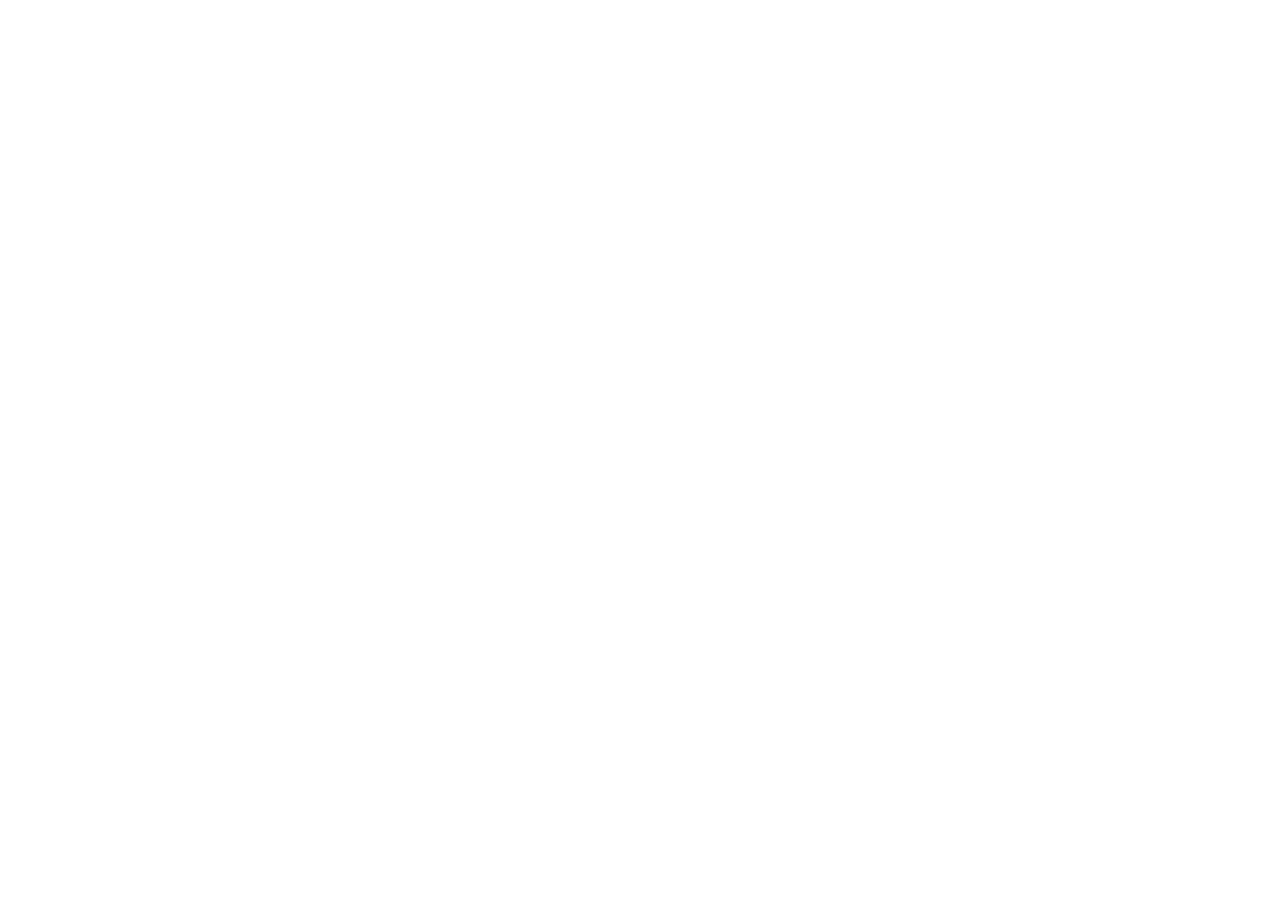
==== personal-2/index.html @ f9215597 "Favicons done" ====
<!DOCTYPE html>
<html lang="en">
<head>
    <meta charset="UTF-8">
    <title>Arshdeep Singh</title>
    <link rel="stylesheet" href="css/styles.css">
    <link rel="icon" href="favicon.ico">
</head>
<body>
    
</body>
</html>
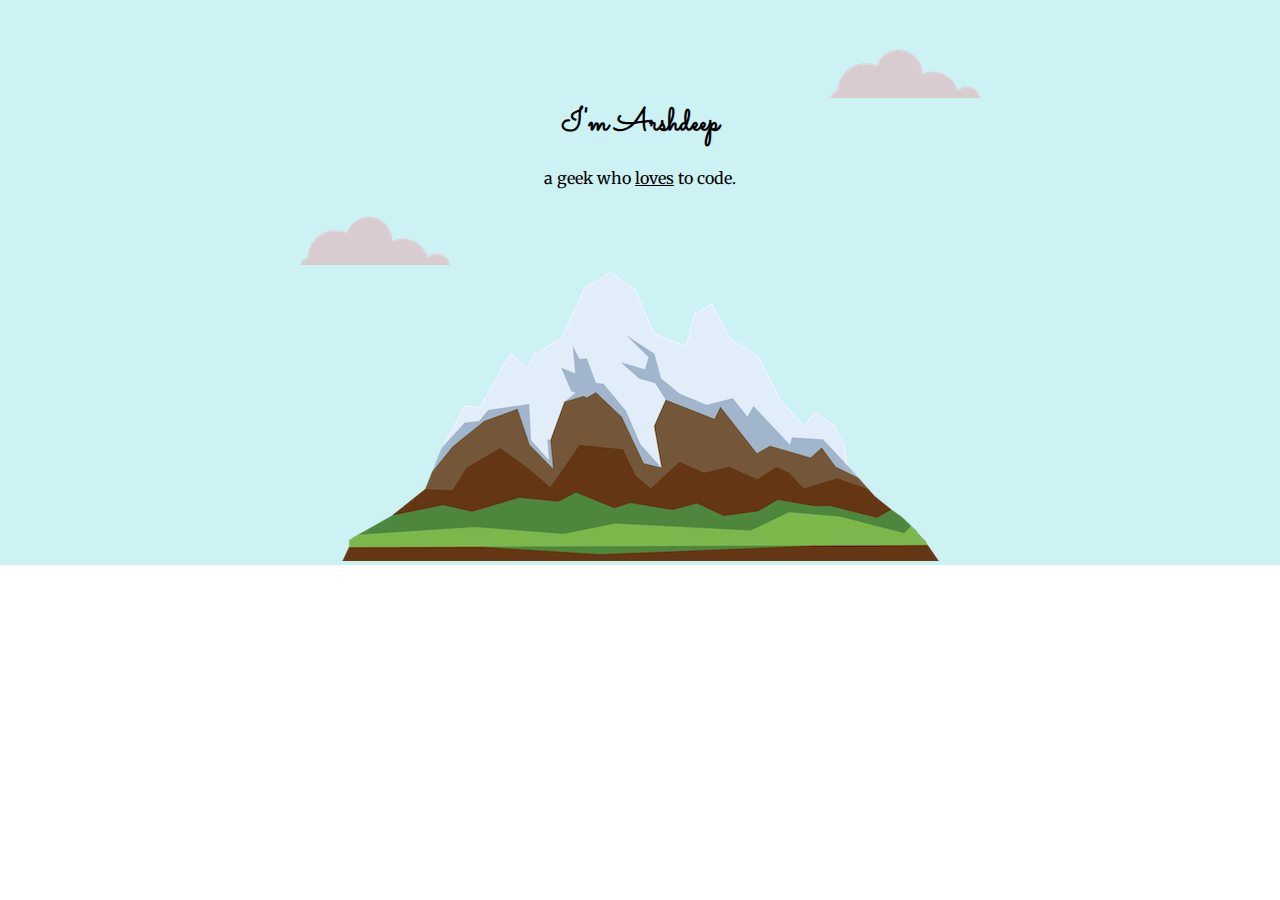
==== commit 6557c42d: "Fonts Images and alignments made" ====
--- a/personal-2/index.html
+++ b/personal-2/index.html
@@ -1,12 +1,23 @@
 <!DOCTYPE html>
 <html lang="en">
+
 <head>
     <meta charset="UTF-8">
     <title>Arshdeep Singh</title>
     <link rel="stylesheet" href="css/styles.css">
     <link rel="icon" href="favicon.ico">
+    <link href="https://fonts.googleapis.com/css?family=Merriweather|Montserrat|Sacramento" rel="stylesheet">
 </head>
+
 <body>
-    
+    <div class="top-container">
+        <img src="images/cloud.png" alt="cloud-img" class="top-cloud">
+        <h1>I'm Arshdeep</h1>
+        <p>a geek who <span class="pro">loves</span> to code.</p>
+        <img src="images/cloud.png" alt="cloud-img" class="bottom-cloud">
+        <img src="images/mountain.png" alt="mountain-img">
+    </div>
+
 </body>
+
 </html>--- a/personal-2/css/styles.css
+++ b/personal-2/css/styles.css
@@ -0,0 +1,35 @@
+body{
+    margin:0;
+    text-align: center;
+    font-family: 'Merriweather', serif;
+}
+.bottom-cloud{
+    position: absolute;
+    left: 300px;
+    bottom: 300px;
+}
+h1{
+    margin-top: 0;
+    font-family: 'Sacramento',cursive;
+}    
+h2{
+    font-family: 'Montserrat',sans-serif;
+}
+h3{
+    font-family: 'Montserrat',sans-serif;
+}
+
+.top-cloud{
+    position: absolute;
+    right: 300px;
+    top: 50px;
+}
+.top-container{
+    background-color: #CCF2F4;
+    margin:0;
+    position: relative;
+    padding-top: 100px;
+}
+.pro{
+    text-decoration: underline;
+}
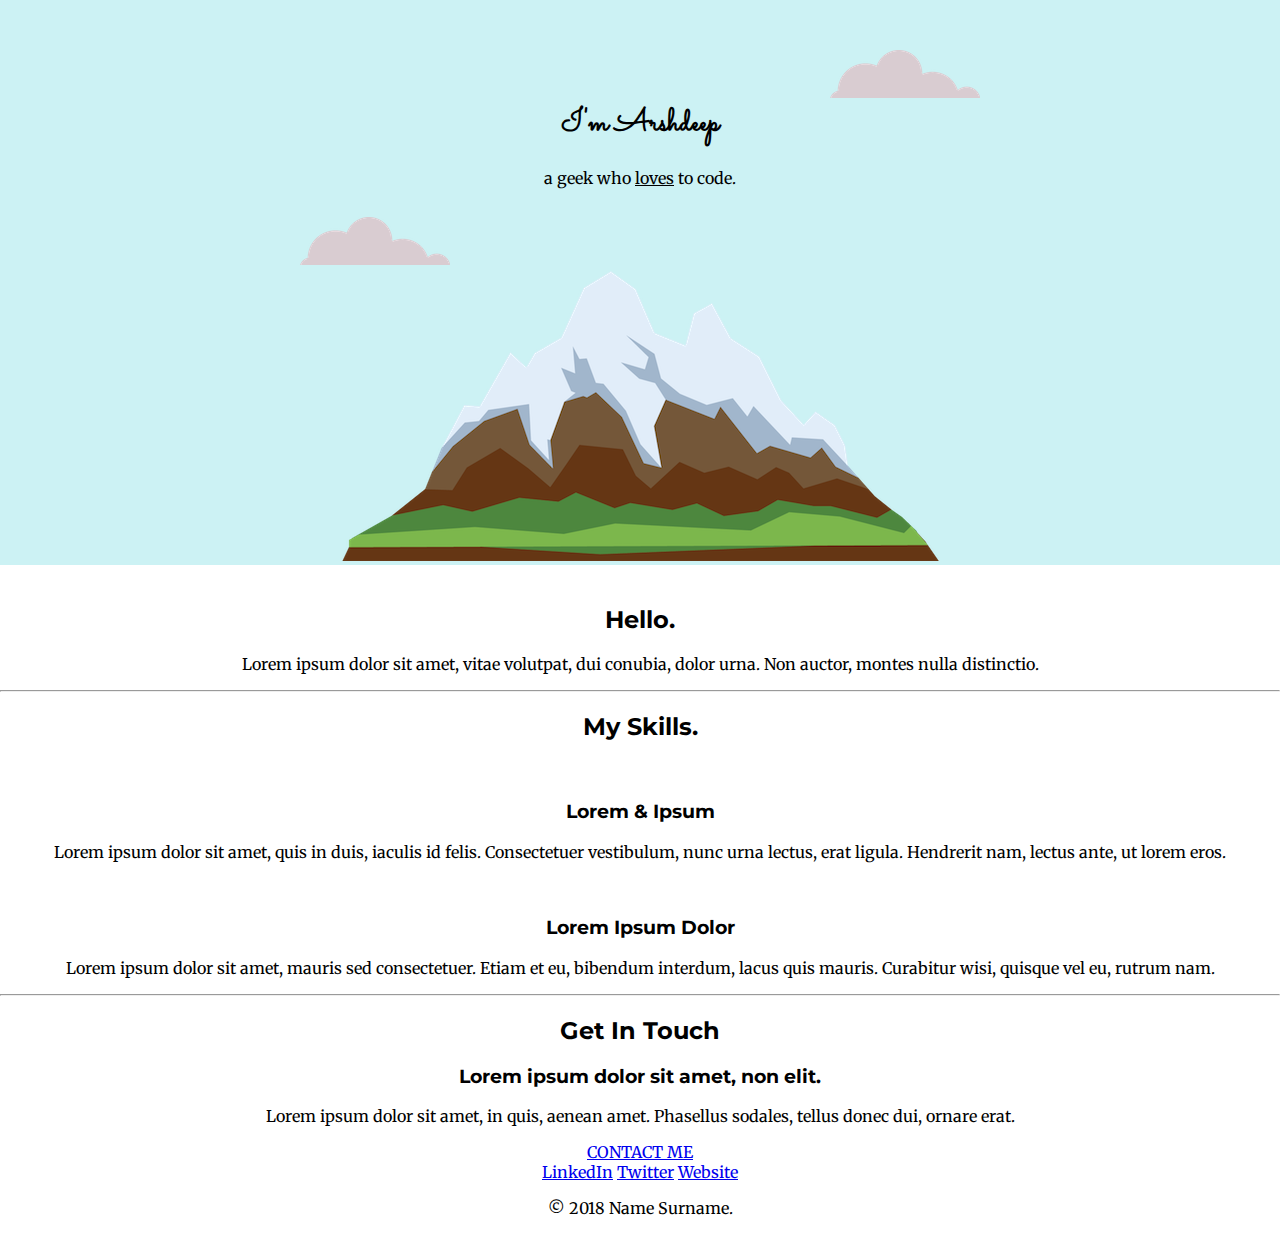
==== commit 4661ae36: "Final 1" ====
--- a/personal-2/index.html
+++ b/personal-2/index.html
@@ -17,7 +17,43 @@
         <img src="images/cloud.png" alt="cloud-img" class="bottom-cloud">
         <img src="images/mountain.png" alt="mountain-img">
     </div>
-
+    <div class="middle-container">
+        <div class="profile">
+          <img src="" alt="">
+          <h2>Hello.</h2>
+          <p>Lorem ipsum dolor sit amet, vitae volutpat, dui conubia, dolor urna. Non auctor, montes nulla distinctio.</p>
+        </div>
+        <hr>
+        <div class="skills">
+          <h2>My Skills.</h2>
+          <div class="skill-row">
+            <img class="" src="" alt="">
+            <h3>Lorem & Ipsum</h3>
+            <p>Lorem ipsum dolor sit amet, quis in duis, iaculis id felis. Consectetuer vestibulum, nunc urna lectus, erat ligula. Hendrerit nam, lectus ante, ut lorem eros.</p>
+          </div>
+          <div class="skill-row">
+            <img class="" src="" alt="">
+            <h3>Lorem Ipsum Dolor</h3>
+            <p>Lorem ipsum dolor sit amet, mauris sed consectetuer. Etiam et eu, bibendum interdum, lacus quis mauris. Curabitur wisi, quisque vel eu, rutrum nam.</p>
+          </div>
+        </div>
+        <hr>
+        <div class="contact-me">
+          <h2>Get In Touch</h2>
+          <h3>Lorem ipsum dolor sit amet, non elit.</h3>
+          <p>Lorem ipsum dolor sit amet, in quis, aenean amet. Phasellus sodales, tellus donec dui, ornare erat.</p>
+          <a class="btn" href="mailto:name@email.com">CONTACT ME</a>
+        </div>
+      </div>
+      
+      
+      <div class="bottom-container">
+        <a class="footer-link" href="https://www.linkedin.com/">LinkedIn</a>
+        <a class="footer-link" href="https://twitter.com/">Twitter</a>
+        <a class="footer-link" href="https://www.appbrewery.co/">Website</a>
+        <p>© 2018 Name Surname.</p>
+      </div>
+      
 </body>
 
 </html>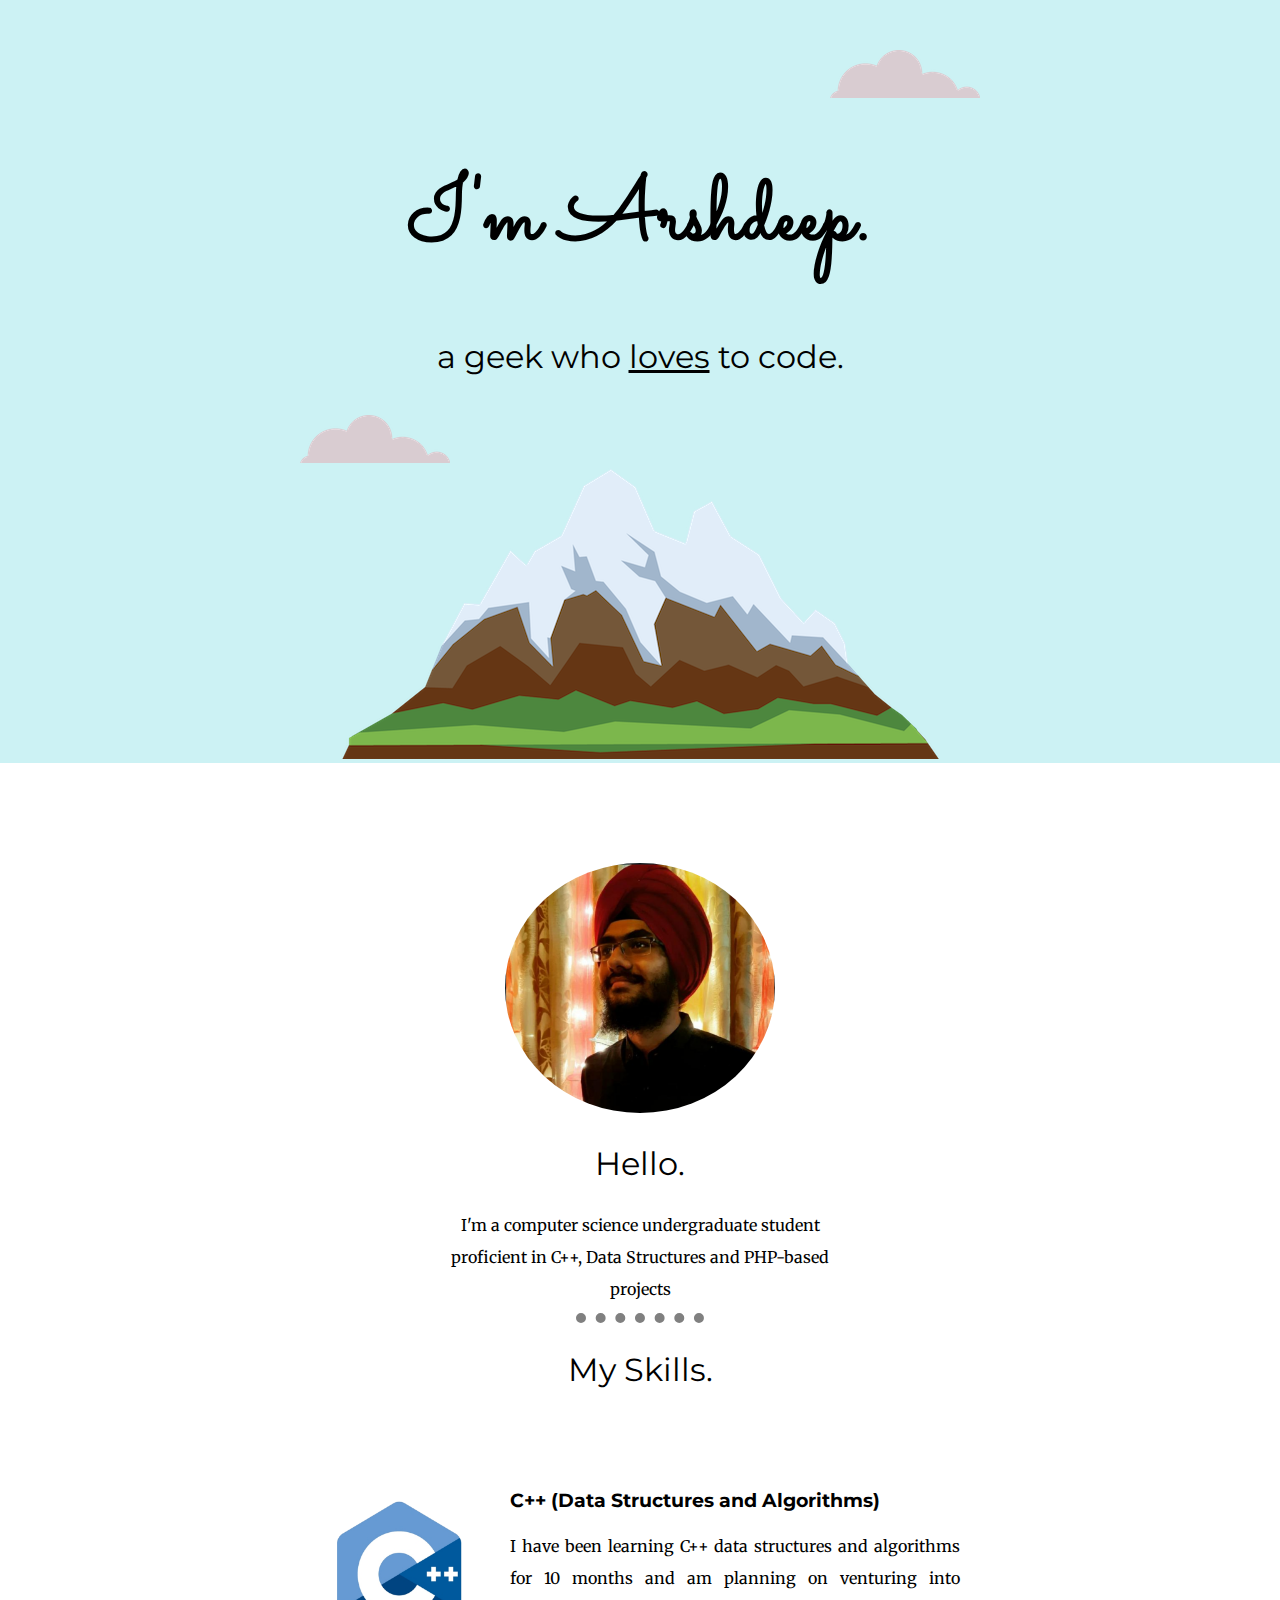
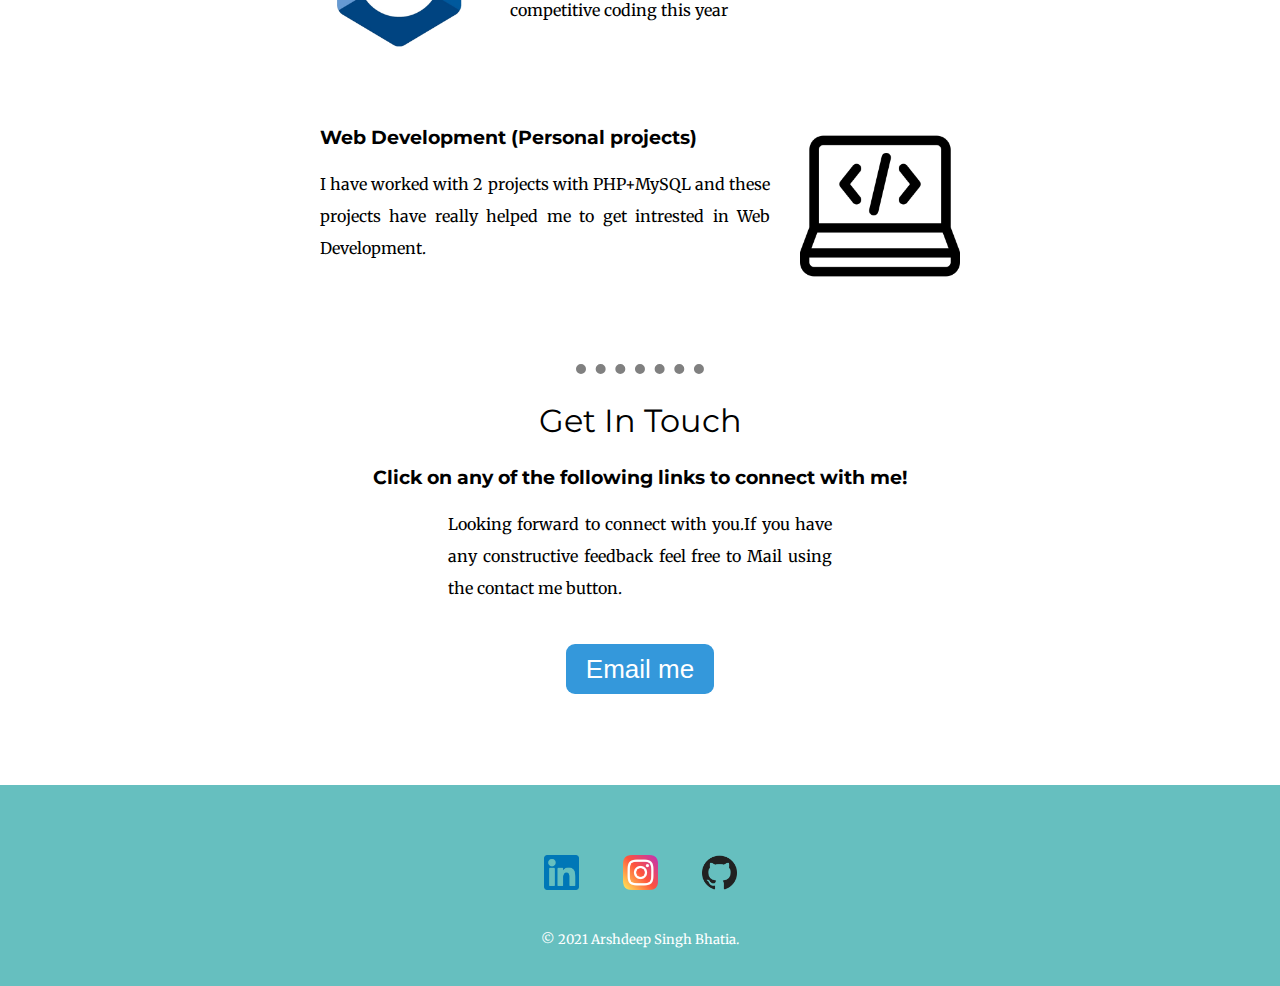
==== commit 73e74785: "Personal website with CSS v2" ====
--- a/personal-2/index.html
+++ b/personal-2/index.html
@@ -12,46 +12,46 @@
 <body>
     <div class="top-container">
         <img src="images/cloud.png" alt="cloud-img" class="top-cloud">
-        <h1>I'm Arshdeep</h1>
-        <p>a geek who <span class="pro">loves</span> to code.</p>
+        <h1>I'm Arshdeep.</h1>
+        <h2>a geek who <span class="pro">loves</span> to code.</h2>
         <img src="images/cloud.png" alt="cloud-img" class="bottom-cloud">
         <img src="images/mountain.png" alt="mountain-img">
     </div>
     <div class="middle-container">
         <div class="profile">
-          <img src="" alt="">
+          <img src="images/arshdeep dp.png" alt="Arshdeep-img" class="profile-img">
           <h2>Hello.</h2>
-          <p>Lorem ipsum dolor sit amet, vitae volutpat, dui conubia, dolor urna. Non auctor, montes nulla distinctio.</p>
+          <p class="intro">I'm a computer science undergraduate student proficient in C++, Data Structures and PHP-based projects</p>
         </div>
         <hr>
         <div class="skills">
           <h2>My Skills.</h2>
           <div class="skill-row">
-            <img class="" src="" alt="">
-            <h3>Lorem & Ipsum</h3>
-            <p>Lorem ipsum dolor sit amet, quis in duis, iaculis id felis. Consectetuer vestibulum, nunc urna lectus, erat ligula. Hendrerit nam, lectus ante, ut lorem eros.</p>
+            <img class="cppimg" src="images/c++.png" alt="C++ logo">
+            <h3>C++ (Data Structures and Algorithms)</h3>
+            <p>I have been learning C++ data structures and algorithms for 10 months and am planning on venturing into competitive coding this year</p>
           </div>
           <div class="skill-row">
-            <img class="" src="" alt="">
-            <h3>Lorem Ipsum Dolor</h3>
-            <p>Lorem ipsum dolor sit amet, mauris sed consectetuer. Etiam et eu, bibendum interdum, lacus quis mauris. Curabitur wisi, quisque vel eu, rutrum nam.</p>
+            <img class="web-img" src="images/developer.png" alt="Web Development">
+            <h3>Web Development (Personal projects)</h3>
+            <p>I have worked with 2 projects with PHP+MySQL and these projects have really helped me to get intrested in Web Development.</p>
           </div>
         </div>
         <hr>
         <div class="contact-me">
           <h2>Get In Touch</h2>
-          <h3>Lorem ipsum dolor sit amet, non elit.</h3>
-          <p>Lorem ipsum dolor sit amet, in quis, aenean amet. Phasellus sodales, tellus donec dui, ornare erat.</p>
-          <a class="btn" href="mailto:name@email.com">CONTACT ME</a>
+          <h3>Click on any of the following links to connect with me!</h3>
+          <p class="connect">Looking forward to connect with you.If you have any constructive feedback feel free to Mail using the contact me button.</p>
+          <a class="btn" href="mailto:arshdeepdgreat@email.com">Email me</a>
         </div>
       </div>
       
       
       <div class="bottom-container">
-        <a class="footer-link" href="https://www.linkedin.com/">LinkedIn</a>
-        <a class="footer-link" href="https://twitter.com/">Twitter</a>
-        <a class="footer-link" href="https://www.appbrewery.co/">Website</a>
-        <p>© 2018 Name Surname.</p>
+        <a class="footer-link" href="https://www.linkedin.com/in/arshdeep-singh-bhatia-944b3a203/"><img src="images/linkedin.png" alt="Linkedin" class="icon"></a>
+        <a class="footer-link" href="https://www.instagram.com/arshdeep_s_bhatia/"><img src="images/instagram.png" alt="Instagram"  class="icon"></a>
+        <a class="footer-link" href="https://github.com/arshdeepdgreat"><img src="images/github.png" alt="Github" class="icon"></a>
+        <p class="copyright">© 2021 Arshdeep Singh Bhatia.</p>
       </div>
       
 </body>
--- a/personal-2/css/styles.css
+++ b/personal-2/css/styles.css
@@ -1,35 +1,112 @@
-body{
-    margin:0;
-    text-align: center;
-    font-family: 'Merriweather', serif;
+body {
+  margin: 0;
+  text-align: center;
+  font-family: "Merriweather", serif;
 }
-.bottom-cloud{
-    position: absolute;
-    left: 300px;
-    bottom: 300px;
+.bottom-cloud {
+  position: absolute;
+  left: 300px;
+  bottom: 300px;
 }
-h1{
-    margin-top: 0;
-    font-family: 'Sacramento',cursive;
-}    
-h2{
-    font-family: 'Montserrat',sans-serif;
+h1 {
+  margin-top: 30px;
+  margin-bottom: 0;
+  line-height: 2;
+  font-family: "Sacramento", cursive;
+  font-size: 5.625rem;
 }
-h3{
-    font-family: 'Montserrat',sans-serif;
+h2 {
+  font-family: "Montserrat", sans-serif;
+  font-size: 2rem;
+  font-weight: normal;
 }
-
-.top-cloud{
-    position: absolute;
-    right: 300px;
-    top: 50px;
+h3 {
+  font-family: "Montserrat", sans-serif;
 }
-.top-container{
-    background-color: #CCF2F4;
-    margin:0;
-    position: relative;
-    padding-top: 100px;
+p{
+    line-height: 2;
 }
-.pro{
-    text-decoration: underline;
+.connect{
+    max-width: 30%;
+    text-align: justify;
+    margin: auto;
+    margin-bottom: 50px;
 }
+.skill-row{
+    width: 50%;
+    margin: 100px auto 100px auto;
+    text-align: justify;
+}
+.profile-img {
+  border-radius: 100%;
+  height: 250px;
+}
+.middle-container{
+    margin: 100px auto 100px auto;
+}
+.top-cloud {
+  position: absolute;
+  right: 300px;
+  top: 50px;
+}
+.intro{
+    max-width: 30%;
+    margin: auto;
+}
+.top-container {
+  background-color: #ccf2f4;
+  margin: 0;
+  position: relative;
+  padding-top: 100px;
+}
+.pro {
+  text-decoration: underline;
+}
+.web-img{
+    width: 25%;
+    float: right;
+    margin-left: 30px;
+}
+.cppimg{
+    width: 25%;
+    float: left;
+    margin-right: 30px;
+}
+hr{
+    border-style: none;
+    border-top-style:dotted;
+    border-width: 10px;
+    max-width: 10%;
+}
+.btn {
+    -webkit-border-radius: 9;
+    -moz-border-radius: 9;
+    border-radius: 9px;
+    font-family: Arial;
+    color: #ffffff;
+    font-size: 26px;
+    background: #3498db;
+    padding: 10px 20px 10px 20px;
+    text-decoration: none;
+  }
+  
+  .btn:hover {
+    background: black;
+    text-decoration: none;
+  }
+  .bottom-container{
+      background-color:#66bfbf ;
+      padding: 50px 0px 20px; 
+  }
+  .icon{
+      margin:20px;
+      width: 35px;
+  }
+  .icon:hover{
+    margin:20px;
+    width: 50px;
+  }
+  .copyright{
+      color: white;
+      font-size: small;
+  }